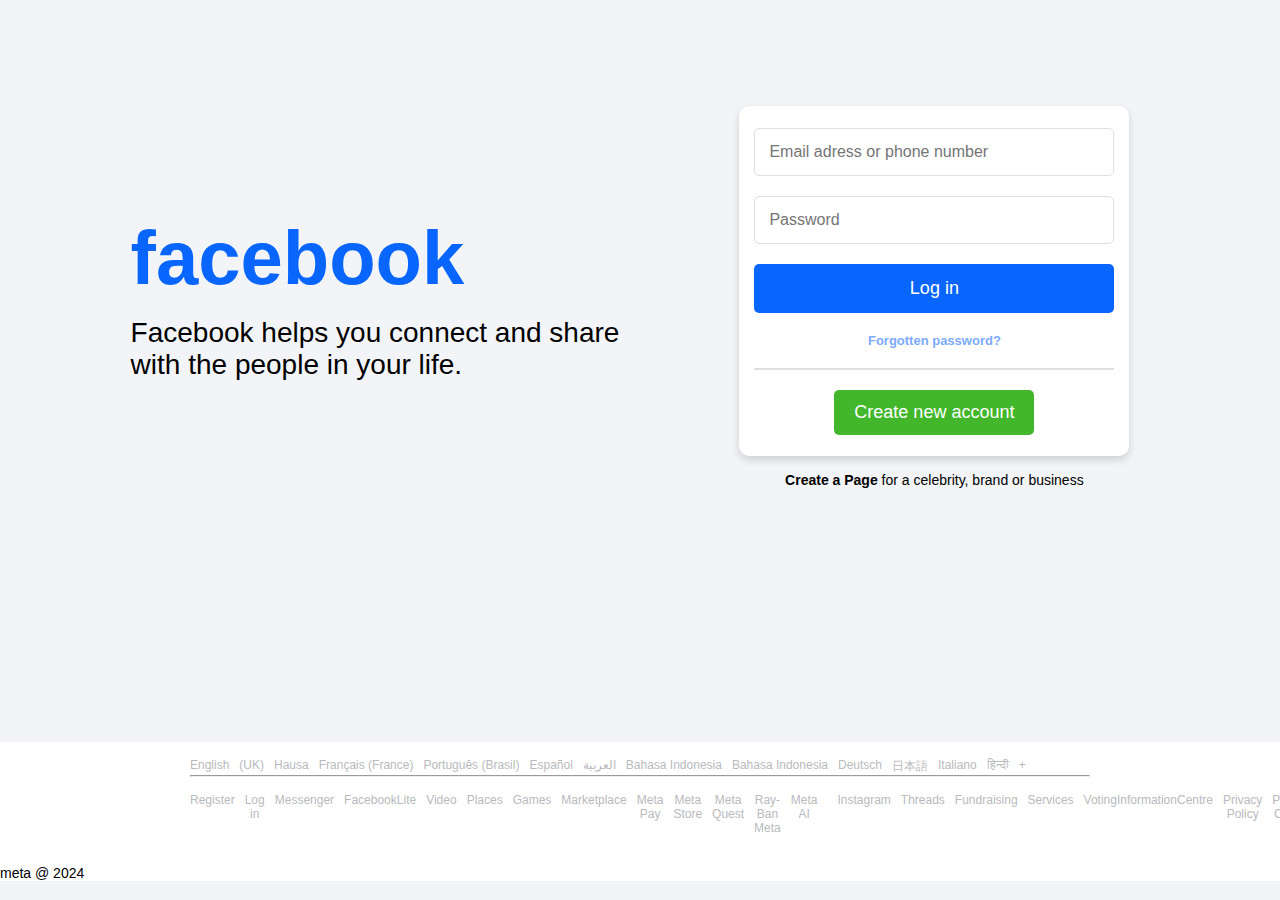
==== facebook landing page/index.html @ 1249f405 "facebook login page" ====
<!DOCTYPE html>
<html lang="en">
  <head>
    <meta charset="UTF-8" />
    <meta name="viewport" content="width=device-width, initial-scale=1.0" />
    <title>facebook landing page</title>
    <link rel="stylesheet" href="style.css" />
  </head>
  <body>
    <div class="container">
      <section class="container-section">
        <div class="facebook">
          <h1>facebook</h1>
        </div>
        <div class="h2">
          <p>
            Facebook helps you connect and share
            <br />with the people in your life.
          </p>
        </div>
      </section>
      <section class="container-section">
        <form class="form">
          <input type="text" placeholder="Email adress or phone number" />
          <input type="text" placeholder="Password" />
          <button><b>Log in</b></button>
          <h5>Forgotten password?</h5>
          <hr class="line" />
          <button class="second-button">Create new account</button>
        </form>
        <p><b> Create a Page </b>for a celebrity, brand or business</p>
      </section>
    </div>
    <footer class="footer">
      <div class="footer-info">
        <p>English</p>
        <p>(UK)</p>
        <p>Hausa</p>
        <p>Français (France)</p>
        <p>Português (Brasil)</p>
        <p>Español</p>
        <p>العربية</p>
        <p>Bahasa Indonesia</p>
        <p>Bahasa Indonesia</p>
        <p>Deutsch</p>
        <p>日本語</p>
        <p>Italiano</p>
        <p>हिन्दी</p>
        <p>+</p>
      </div>
      <hr class="straight" />
      <div class="foot">
        <p>Register</p>
        <p>Log in</p>
        <p>Messenger</p>
        <p>FacebookLite</p>
        <p>Video</p>
        <p>Places</p>
        <p>Games</p>
        <p>Marketplace</p>
        <p>Meta Pay</p>
        <p>Meta Store</p>
        <p>Meta Quest</p>
        <p>Ray-Ban Meta</p>
        <p>Meta AI</p>
        <br />
        <p>Instagram</p>
        <p>Threads</p>
        <p>Fundraising</p>
        <p>Services</p>
        <p>VotingInformationCentre</p>
        <p>Privacy Policy</p>
        <p>Privacy Centre</p>
        <p>Groups</p>
        <br />
        <p>Information</p>
        <p>create ad</p>
        <p>create page</p>
        <br />
        <p>developers</p>
        <p>employment</p>
        <p>cookies</p>
        <p>Ad options</p>
        <p>conditions</p>
        <p>Aid</p>
        <p>importing contacts and non users</p>
      </div>
      <br class="br" />
      meta @ 2024
    </footer>
  </body>
</html>
---- facebook landing page/style.css ----
:root {
  --background-color: #f2f4f7;
  --text-color: black;
}
* {
  padding: 0;
  margin: 0;
  box-sizing: border-box;
}
body {
  height: 100vh;
  background-color: var(--background-color);
  color: var(--text-color);
  font-family: Helvetica, Arial, sans-serif;
  font-size: 14px;
}
.container {
  display: flex;
  gap: 100px;
  align-items: center;
  justify-content: center;
  padding-top: 72px;
  padding-bottom: 220px;
}
.container-section {
  height: 450px;
  min-width: 400px;
  display: flex;
  flex-direction: column;
  justify-content: center;
}
.facebook {
  color: #0866ff;
  width: 100px;
  font-size: 38px;
}
.h2 p {
  text-align: left;
  width: auto;
  font-size: 28px;
  font-style: normal;
  line-height: 32px;
  font-weight: 15px;
  padding-right: 0 0 20 px;
}

.form {
  min-height: 350px;
  background-color: #fff;
  color: #dbdcdf;
  border-radius: 10px;
  gap: 20px;
  display: flex;
  flex-direction: column;
  align-items: center;
  justify-content: center;
  margin: 0 20px;
  padding: 0 15px;
  box-shadow: 0 4px 8px rgba(0, 0, 0, 0.15);
}

input[type="text"],
button {
  margin: 0 auto;
  width: 360px;
  padding: 14px;
  border-radius: 5px;
  border: 1px solid #dddfe2;
  font-family: Arial, Helvetica, sans-serif;
  font-size: 16px;
}
button {
  background-color: #0866ff;
  color: #fff;
  font-size: 18px;
  font-weight: 300;
  border: none;
}
h5 {
  color: #7cabff;
  margin: 0 auto;
  font-size: 13px;
}
hr.line {
  border: 0.5px solid #dddfe2;
  width: 360px;
  margin: 0 auto;
}
.second-button {
  background-color: #42b72b;
  font-size: 18px;
  width: 200px;
  padding: 12px 13px;
}
p {
  text-align: center;
  margin-top: 16px;
}
.footer {
  display: flex;
  flex-direction: column;
  justify-content: center;
  background-color: #fff;
}
.footer-info {
  width: 900px;
  display: flex;
  justify-content: start;
  margin: 0 auto;
  gap: 10px;
  font-size: 12px;
  color: #b9babd;
}
.straight {
  display: inline;
  margin: 0 auto;
  justify-self: start;
  width: 900px;
}
.foot {
  width: 900px;
  display: flex;
  justify-content: start;
  margin: 0 auto;
  gap: 10px;
  font-size: 12px;
  color: #b9babd;
  overflow: visible;
}
.br {
  display: flex;
  justify-content: center;
  font-size: 12px;
  color: #b9babd;
}
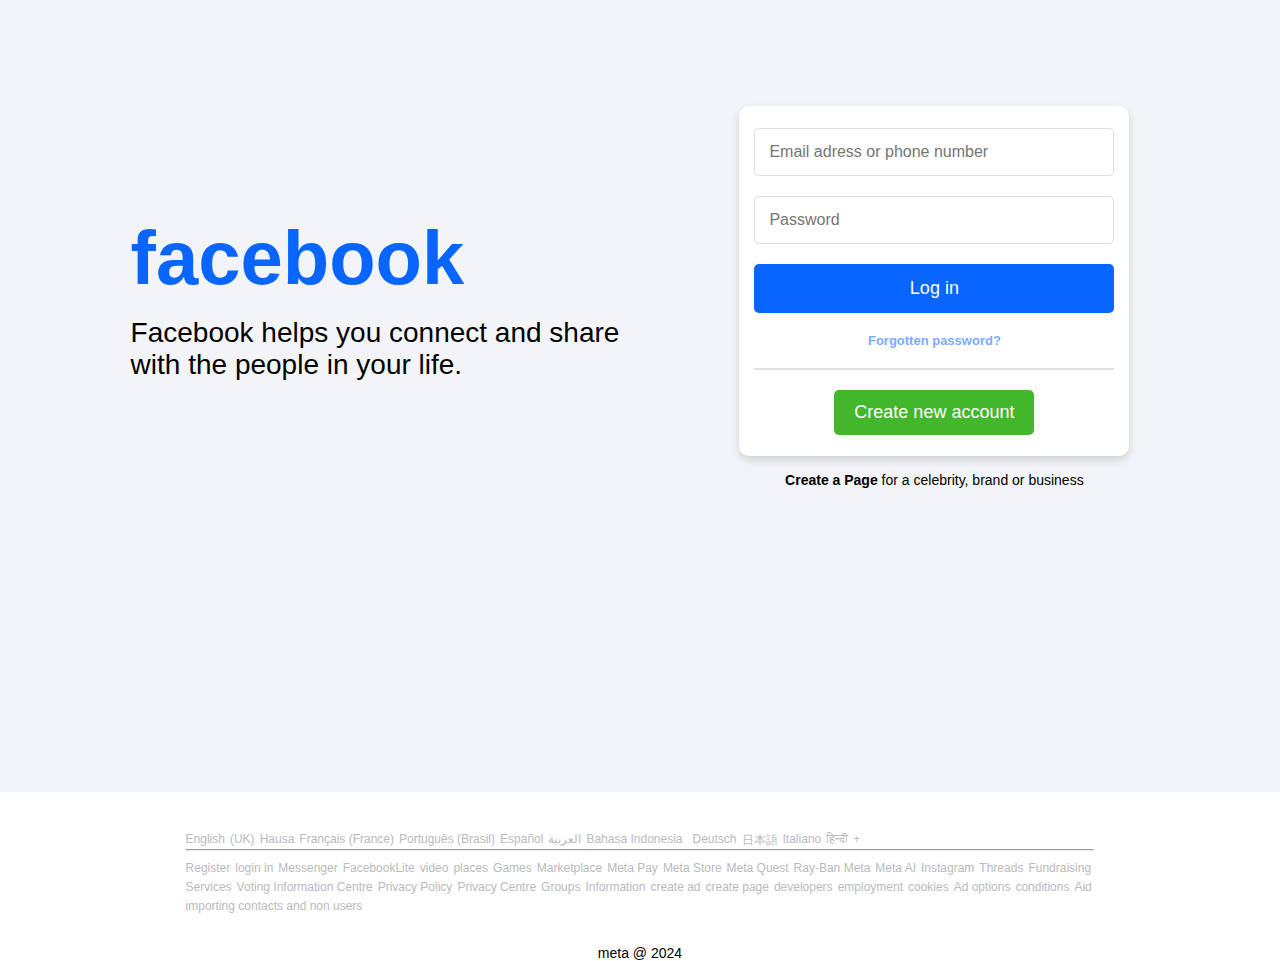
==== commit d89f89f3: "worked on the responsiveness for screensizes, ensured all styling patterns in the origin facebook pa" ====
--- a/facebook landing page/index.html
+++ b/facebook landing page/index.html
@@ -4,7 +4,7 @@
     <meta charset="UTF-8" />
     <meta name="viewport" content="width=device-width, initial-scale=1.0" />
     <title>facebook landing page</title>
-    <link rel="stylesheet" href="style.css" />
+    <link rel="stylesheet" class="footer-links" href="style.css" />
   </head>
   <body>
     <div class="container">
@@ -31,62 +31,63 @@
         <p><b> Create a Page </b>for a celebrity, brand or business</p>
       </section>
     </div>
-    <footer class="footer">
-      <div class="footer-info">
-        <p>English</p>
-        <p>(UK)</p>
-        <p>Hausa</p>
-        <p>Français (France)</p>
-        <p>Português (Brasil)</p>
-        <p>Español</p>
-        <p>العربية</p>
-        <p>Bahasa Indonesia</p>
-        <p>Bahasa Indonesia</p>
-        <p>Deutsch</p>
-        <p>日本語</p>
-        <p>Italiano</p>
-        <p>हिन्दी</p>
-        <p>+</p>
+    <footer>
+      <div class="footer-content1">
+        <ul class="footer-info">
+          <li><a class="footer-links" href="#">English</a></li>
+          <li><a class="footer-links" href="#">(UK)</a></li>
+          <li><a class="footer-links" href="#">Hausa</a></li>
+          <li><a class="footer-links" href="#">Français (France)</a></li>
+          <li><a class="footer-links" href="#">Português (Brasil)</a></li>
+          <li><a class="footer-links" href="#">Español</a></li>
+          <li><a class="footer-links" href="#">العربية</a></li>
+          <li><a class="footer-links" href="#">Bahasa Indonesia</a></li>
+          <li><a class="footer-links" href="Bahasa Indonesia"></a></li>
+          <li><a class="footer-links" href="#">Deutsch</a></li>
+          <li><a class="footer-links" href="#"></a>日本語</li>
+          <li><a class="footer-links" href="#">Italiano</a></li>
+          <li><a class="footer-links" href="#"></a>हिन्दी</li>
+          <li><a class="footer-links" href="#">+</a></li>
+        </ul>
       </div>
-      <hr class="straight" />
-      <div class="foot">
-        <p>Register</p>
-        <p>Log in</p>
-        <p>Messenger</p>
-        <p>FacebookLite</p>
-        <p>Video</p>
-        <p>Places</p>
-        <p>Games</p>
-        <p>Marketplace</p>
-        <p>Meta Pay</p>
-        <p>Meta Store</p>
-        <p>Meta Quest</p>
-        <p>Ray-Ban Meta</p>
-        <p>Meta AI</p>
-        <br />
-        <p>Instagram</p>
-        <p>Threads</p>
-        <p>Fundraising</p>
-        <p>Services</p>
-        <p>VotingInformationCentre</p>
-        <p>Privacy Policy</p>
-        <p>Privacy Centre</p>
-        <p>Groups</p>
-        <br />
-        <p>Information</p>
-        <p>create ad</p>
-        <p>create page</p>
-        <br />
-        <p>developers</p>
-        <p>employment</p>
-        <p>cookies</p>
-        <p>Ad options</p>
-        <p>conditions</p>
-        <p>Aid</p>
-        <p>importing contacts and non users</p>
+      <hr class="straight-line" />
+      <div class="footer-content">
+        <ul class="footer-info">
+          <li><a class="footer-links" href="#">Register</a></li>
+          <li><a class="footer-links" href="#"> login in</a></li>
+          <li><a class="footer-links" href="#"> Messenger</a></li>
+          <li><a class="footer-links" href="#">FacebookLite</a></li>
+          <li><a class="footer-links" href="#">video</a></li>
+          <li><a class="footer-links" href="#"> places</a></li>
+          <li><a class="footer-links" href="#">Games</a></li>
+          <li><a class="footer-links" href="# ">Marketplace</a></li>
+          <li> <a class="footer-links" href="#">Meta Pay</a></li>
+          <li> <a class="footer-links" href="#">Meta Store</a></li>
+          <li> <a class="footer-links" href="#">Meta Quest</a></li>
+          <li> <a class="footer-links" href="#">Ray-Ban Meta</a></li>
+          <li> <a class="footer-links" href="#">Meta AI</a</li>
+          <li> <a class="footer-links" href="#">Instagram</a></li>
+          <li> <a class="footer-links" href="#"></a>Threads</li>
+          <li> <a class="footer-links" href="#">Fundraising</a></li>
+          <li> <a class="footer-links" href="#">Services</a></li>
+          <li> <a class="footer-links" href="#">Voting Information Centre</a></li>
+          <li> <a class="footer-links" href="#">Privacy Policy</a></li>
+          <li> <a class="footer-links" href="#">Privacy Centre</a></li>
+          <li> <a class="footer-links" href="#"> Groups</a></li>
+          <li> <a class="footer-links" href="#">Information</a></li>
+          <li> <a class="footer-links" href="#">create ad</a></li>
+          <li> <a class="footer-links" href="#">create page</a></li>
+          <li> <a class="footer-links" href="#">developers</a></li>
+          <li> <a class="footer-links" href="#">employment</a></li>
+          <li> <a class="footer-links" href="#">cookies</a></li>
+          <li> <a class="footer-links" href="#">Ad options</a></li>
+          <li> <a class="footer-links" href="#">conditions</a></li>
+          <li> <a class="footer-links" href="#">Aid</a></li>
+          <li> <a class="footer-links" href="#">importing contacts and non users</a></li>
+        </ul>
       </div>
-      <br class="br" />
-      meta @ 2024
+      <br class="year" />
+      <p>meta @ 2024</p>
     </footer>
   </body>
 </html>
--- a/facebook landing page/style.css
+++ b/facebook landing page/style.css
@@ -9,10 +9,14 @@
 }
 body {
   height: 100vh;
+  width: 100vw;
   background-color: var(--background-color);
   color: var(--text-color);
   font-family: Helvetica, Arial, sans-serif;
   font-size: 14px;
+  overflow-x: hidden;
+  padding: 0;
+  margin: 0;
 }
 .container {
   display: flex;
@@ -21,6 +25,7 @@
   justify-content: center;
   padding-top: 72px;
   padding-bottom: 220px;
+  flex-wrap: wrap;
 }
 .container-section {
   height: 450px;
@@ -76,6 +81,9 @@
   font-weight: 300;
   border: none;
 }
+.button:hover {
+  background-color: #0e53c3;
+}
 h5 {
   color: #7cabff;
   margin: 0 auto;
@@ -92,44 +100,86 @@
   width: 200px;
   padding: 12px 13px;
 }
+.second-button:hover {
+  background-color: #40a02c;
+}
 p {
   text-align: center;
   margin-top: 16px;
 }
-.footer {
+footer {
   display: flex;
   flex-direction: column;
   justify-content: center;
+  margin: 50px 0 0;
+  padding: 30px 0 0;
   background-color: #fff;
 }
+.footer-content1 {
+  width: 100%;
+  display: flex;
+  flex-wrap: wrap;
+}
 .footer-info {
-  width: 900px;
   display: flex;
+  flex-wrap: wrap;
   justify-content: start;
+  width: 71%;
   margin: 0 auto;
-  gap: 10px;
+  padding-top: 10px;
+  list-style: none;
+  gap: 5px;
   font-size: 12px;
   color: #b9babd;
 }
-.straight {
-  display: inline;
+
+.footer-other-info li {
+  flex: 0 0 calc(100% / 13 - 5px);
+  box-sizing: border-box;
+}
+
+.footer-other-info li:nth-child(18) {
+  flex: 0 0 calc((100% / 13) * 2 - 5px);
+  white-space: normal;
+}
+
+.footer-links {
+  text-decoration: none;
+  color: #b9babd;
+  white-space: nowrap;
+}
+
+.straight-line {
+  width: 71%;
   margin: 0 auto;
-  justify-self: start;
-  width: 900px;
 }
-.foot {
-  width: 900px;
+.year {
   display: flex;
-  justify-content: start;
-  margin: 0 auto;
-  gap: 10px;
+  align-items: center;
   font-size: 12px;
-  color: #b9babd;
-  overflow: visible;
-}
-.br {
-  display: flex;
-  justify-content: center;
-  font-size: 12px;
+  background-color: #fff;
   color: #b9babd;
 }
+@media screen and (max-width: 950px) {
+  .container {
+    padding-bottom: 0px;
+    gap: 20px;
+  }
+}
+
+@media screen and (max-width: 450px) {
+  .container {
+    padding-bottom: 0px;
+    gap: 0;
+  }
+  .container-section {
+    height: fit-content;
+    min-width: auto;
+  }
+  .facebook {
+    line-height: normal;
+  }
+  .h2 {
+    visibility: hidden;
+  }
+}
